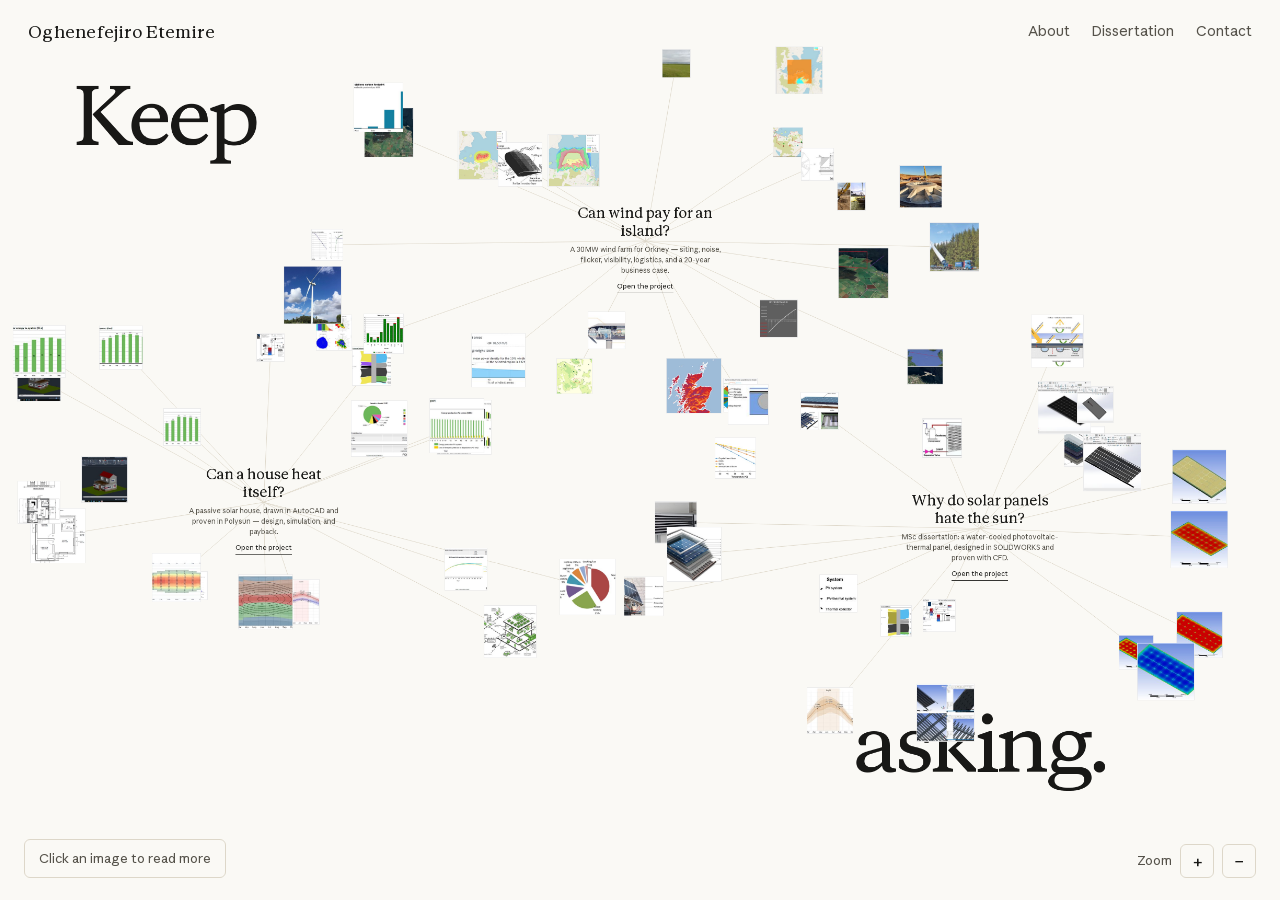
==== index.html @ def80c35 "Match reference flow: no wheel-zoom (buttons/pinch only), click tile opens preview card" ====
<!DOCTYPE html>
<html lang="en">
<head>
<meta charset="utf-8">
<meta name="viewport" content="width=device-width, initial-scale=1">
<title>Oghenefejiro Etemire — Renewable Energy Engineer</title>
<meta name="description" content="Every energy project starts as a question. Three questions, three answers: a passive solar house, a 30 MW wind farm, and a photovoltaic-thermal system designed, simulated, and costed end to end.">
<link rel="stylesheet" href="css/main.css">
<link rel="icon" href="data:image/svg+xml,<svg xmlns='http://www.w3.org/2000/svg' viewBox='0 0 100 100'><text y='0.9em' font-size='90'>&#9788;</text></svg>">
</head>
<body class="no-js">
<script>document.body.classList.remove('no-js')</script>

<header class="top">
  <a class="brand" href="index.html"><strong>Oghenefejiro Etemire</strong></a>
  <nav>
    <a href="about.html">About</a>
    <a href="files/Etems-MSc-Dissertation-PVT-System.docx">Dissertation</a>
    <a href="mailto:etemirefejiro.je@gmail.com">Contact</a>
  </nav>
</header>

<div id="cosmos-wrap" aria-label="Map of projects. Drag to pan, scroll to zoom, click an image to open its project.">
  <div id="cosmos">
    <svg id="wires" aria-hidden="true"></svg>
    <div class="giant" style="left:120px; top:90px;">Keep</div>
    <div class="giant" style="left:1610px; top:1290px;">asking.</div>

    <div class="q-node" id="q-house" style="left:330px; top:830px;">
      <h2><a href="house.html">Can a house heat itself?</a></h2>
      <p>A passive solar house, drawn in AutoCAD and proven in Polysun &mdash; design, simulation, and payback.</p>
      <a class="go" href="house.html">Open the project</a>
    </div>

    <div class="q-node" id="q-wind" style="left:1060px; top:330px;">
      <h2><a href="wind.html">Can wind pay for an island?</a></h2>
      <p>A 30&thinsp;MW wind farm for Orkney &mdash; siting, noise, flicker, visibility, logistics, and a 20-year business case.</p>
      <a class="go" href="wind.html">Open the project</a>
    </div>

    <div class="q-node" id="q-pvt" style="left:1700px; top:880px;">
      <h2><a href="pvt.html">Why do solar panels hate the sun?</a></h2>
      <p>MSc dissertation: a water-cooled photovoltaic-thermal panel, designed in SOLIDWORKS and proven with CFD.</p>
      <a class="go" href="pvt.html">Open the project</a>
    </div>
  </div>
</div>

<div class="hud hint">Click an image to read more</div>

<div id="card-backdrop"></div>
<aside id="preview-card" hidden aria-modal="true" role="dialog" aria-label="Project preview">
  <button class="pc-close" aria-label="Close preview">&times;</button>
  <img class="pc-img" src="" alt="">
  <p class="pc-kicker"></p>
  <h3 class="pc-title"></h3>
  <p class="pc-blurb"></p>
  <a class="pc-go" href="#">Open the project &rarr;</a>
</aside>
<div class="hud zoom">
  <span>Zoom</span>
  <button id="z-in" aria-label="Zoom in">+</button>
  <button id="z-out" aria-label="Zoom out">&minus;</button>
</div>

<main id="mobile-home">
  <p class="lede">Every energy project starts as a question.</p>

  <a class="m-q" href="house.html">
    <h2>Can a house heat itself?</h2>
    <p>Passive solar house &mdash; AutoCAD design, Polysun proof.</p>
    <div class="strip">
      <img src="assets/img/house/thumbs/image13.jpg" alt="" loading="lazy">
      <img src="assets/img/house/thumbs/image10.jpg" alt="" loading="lazy">
      <img src="assets/img/house/thumbs/image28.jpg" alt="" loading="lazy">
      <img src="assets/img/house/thumbs/image42.jpg" alt="" loading="lazy">
    </div>
  </a>

  <a class="m-q" href="wind.html">
    <h2>Can wind pay for an island?</h2>
    <p>30&thinsp;MW Orkney wind farm &mdash; WindPRO analysis to bankable case.</p>
    <div class="strip">
      <img src="assets/img/wind/thumbs/image12.jpg" alt="" loading="lazy">
      <img src="assets/img/wind/thumbs/image22.jpg" alt="" loading="lazy">
      <img src="assets/img/wind/thumbs/image42.jpg" alt="" loading="lazy">
      <img src="assets/img/wind/thumbs/image38.jpg" alt="" loading="lazy">
    </div>
  </a>

  <a class="m-q" href="pvt.html">
    <h2>Why do solar panels hate the sun?</h2>
    <p>MSc dissertation &mdash; a water-cooled PVT panel proven with CFD.</p>
    <div class="strip">
      <img src="assets/img/pvt/thumbs/image30.jpg" alt="" loading="lazy">
      <img src="assets/img/pvt/thumbs/image37.jpg" alt="" loading="lazy">
      <img src="assets/img/pvt/thumbs/image43.jpg" alt="" loading="lazy">
      <img src="assets/img/pvt/thumbs/image62.jpg" alt="" loading="lazy">
    </div>
  </a>
</main>

<script src="vendor/gsap.min.js"></script>
<script src="js/constellation.js"></script>
</body>
</html>
---- css/main.css ----
/* ============ Etems — design system ============ */

@font-face {
  font-family: "Etems Display";
  src: url("../assets/fonts/AnthropicSerif_Roman_Web-s.p.0974051x8mlf0.woff2") format("woff2");
  font-weight: 400; font-style: normal; font-display: swap;
}
@font-face {
  font-family: "Etems Display";
  src: url("../assets/fonts/AnthropicSerif_Italic_Web-s.p.0gh_wrgthn62t.woff2") format("woff2");
  font-weight: 400; font-style: italic; font-display: swap;
}
@font-face {
  font-family: "Etems Sans";
  src: url("../assets/fonts/AnthropicSans_Roman_Web-s.p.0g0iw7wqvowb5.woff2") format("woff2");
  font-weight: 400; font-style: normal; font-display: swap;
}
@font-face {
  font-family: "Etems Text";
  src: url("../assets/fonts/TiemposText_Regular-s.p.0w24c-~q~094g.woff2") format("woff2");
  font-weight: 400; font-style: normal; font-display: swap;
}

:root {
  --paper: #faf9f5;
  --paper-deep: #f0ede4;
  --ink: #181816;
  --ink-soft: #55524a;
  --ink-faint: #8a857a;
  --hair: #ddd7c9;
  --house: #a56a2f;
  --wind: #33658a;
  --pvt: #bc4b26;
  --serif: "Etems Display", "Fraunces", Georgia, serif;
  --text: "Etems Text", "Source Serif 4", Georgia, serif;
  --sans: "Etems Sans", "Inter", -apple-system, "Segoe UI", sans-serif;
}

* { margin: 0; padding: 0; box-sizing: border-box; }
html { scroll-behavior: smooth; }
body {
  background: var(--paper);
  color: var(--ink);
  font-family: var(--text);
  font-size: 17px;
  line-height: 1.65;
  -webkit-font-smoothing: antialiased;
}
img { max-width: 100%; display: block; }
a { color: inherit; }

::selection { background: #e8dfc8; }

/* ---------- header ---------- */
.top {
  position: fixed; inset: 0 0 auto 0; z-index: 100;
  display: flex; justify-content: space-between; align-items: center;
  padding: 18px 28px;
  font-family: var(--sans); font-size: 14px;
  pointer-events: none;
}
.top > * { pointer-events: auto; }
.top .brand { text-decoration: none; letter-spacing: 0.02em; }
.top .brand strong { font-family: var(--serif); font-size: 17px; font-weight: 400; }
.top nav { display: flex; gap: 22px; }
.top nav a { text-decoration: none; color: var(--ink-soft); transition: color .2s; }
.top nav a:hover { color: var(--ink); }
.top.on-paper { background: linear-gradient(var(--paper) 65%, transparent); }

/* ---------- constellation (home) ---------- */
#cosmos-wrap {
  position: fixed; inset: 0; overflow: hidden;
  cursor: grab; touch-action: none;
}
#cosmos-wrap.dragging { cursor: grabbing; }
#cosmos { position: absolute; transform-origin: 0 0; will-change: transform; }
#wires { position: absolute; inset: 0; overflow: visible; pointer-events: none; }
#wires line { stroke: var(--hair); stroke-width: 1; }

.giant {
  position: absolute; font-family: var(--serif); font-weight: 400;
  font-size: 150px; line-height: 0.95; letter-spacing: -0.01em;
  pointer-events: none; user-select: none;
}

.q-node { position: absolute; width: 300px; text-align: center; }
.q-node h2 { font-family: var(--serif); font-weight: 400; font-size: 27px; line-height: 1.25; margin-bottom: 8px; }
.q-node h2 a { text-decoration: none; }
.q-node h2 a:hover { font-style: italic; }
.q-node p { font-family: var(--sans); font-size: 13.5px; color: var(--ink-soft); line-height: 1.5; }
.q-node .go {
  display: inline-block; margin-top: 10px; font-family: var(--sans); font-size: 13px;
  text-decoration: none; border-bottom: 1px solid var(--ink); padding-bottom: 1px;
}
.q-node .go:hover { border-color: transparent; }

.tile {
  position: absolute; display: block; overflow: hidden;
  background: #fff; border: 1px solid rgba(0,0,0,.08);
  transition: transform .25s ease, box-shadow .25s ease;
}
.tile img { width: 100%; height: 100%; object-fit: cover; }
.tile:hover { transform: scale(1.5); box-shadow: 0 6px 24px rgba(20,20,15,.18); z-index: 60; }
.tile:focus-visible { outline: 2px solid var(--ink); outline-offset: 2px; }

.hud {
  position: fixed; z-index: 90; font-family: var(--sans); font-size: 13px;
  color: var(--ink-soft); user-select: none;
}
.hud.hint { left: 24px; bottom: 22px; background: var(--paper); border: 1px solid var(--hair); padding: 8px 14px; border-radius: 6px; }
.hud.zoom { right: 24px; bottom: 22px; display: flex; gap: 8px; align-items: center; }
.hud.zoom button {
  width: 34px; height: 34px; font-size: 17px; cursor: pointer;
  background: var(--paper); border: 1px solid var(--hair); border-radius: 6px;
  color: var(--ink); font-family: var(--sans);
}
.hud.zoom button:hover { background: var(--paper-deep); }

/* preview card (click a tile) */
#card-backdrop {
  display: none; position: fixed; inset: 0; z-index: 180;
  background: rgba(250, 249, 245, 0.72);
}
body.card-open #card-backdrop { display: block; }
body.card-open .tile, body.card-open .giant, body.card-open .q-node, body.card-open #wires { opacity: 0.25; }
.tile, .giant, .q-node, #wires { transition: opacity .3s ease; }

#preview-card {
  position: fixed; z-index: 200; left: 50%; top: 50%;
  transform: translate(-50%, -50%);
  width: min(420px, calc(100vw - 40px));
  background: #fff; border: 1px solid var(--hair);
  box-shadow: 0 18px 60px rgba(20, 20, 15, 0.18);
  padding: 18px 18px 22px;
}
#preview-card .pc-img { width: 100%; max-height: 300px; object-fit: cover; border: 1px solid rgba(0,0,0,.06); }
#preview-card .pc-kicker { font-family: var(--sans); font-size: 11.5px; letter-spacing: .12em; text-transform: uppercase; color: var(--ink-faint); margin: 16px 0 6px; }
#preview-card .pc-title { font-family: var(--serif); font-weight: 400; font-size: 25px; line-height: 1.2; }
#preview-card .pc-blurb { font-size: 14.5px; color: var(--ink-soft); margin: 8px 0 16px; line-height: 1.55; }
#preview-card .pc-go {
  font-family: var(--sans); font-size: 14px; text-decoration: none;
  border: 1px solid var(--ink); padding: 9px 16px; display: inline-block;
  background: var(--ink); color: var(--paper); border-radius: 4px;
}
#preview-card .pc-go:hover { background: #33322e; }
#preview-card .pc-close {
  position: absolute; top: 10px; right: 10px; z-index: 5;
  width: 30px; height: 30px; border-radius: 50%; cursor: pointer;
  background: var(--paper); border: 1px solid var(--hair);
  font-size: 17px; line-height: 1; color: var(--ink-soft);
}
#preview-card .pc-close:hover { color: var(--ink); }

/* mobile home fallback */
#mobile-home { display: none; }
@media (max-width: 760px) {
  #cosmos-wrap, .hud { display: none; }
  #mobile-home { display: block; padding: 110px 24px 60px; }
  #mobile-home .lede { font-family: var(--serif); font-size: 42px; line-height: 1.1; margin-bottom: 36px; }
  .m-q { display: block; text-decoration: none; border-top: 1px solid var(--hair); padding: 26px 0; }
  .m-q h2 { font-family: var(--serif); font-size: 24px; font-weight: 400; margin-bottom: 6px; }
  .m-q p { font-family: var(--sans); font-size: 14px; color: var(--ink-soft); }
  .m-q .strip { display: flex; gap: 6px; margin-top: 14px; }
  .m-q .strip img { width: 56px; height: 56px; object-fit: cover; border: 1px solid rgba(0,0,0,.08); }
}

/* ---------- case pages ---------- */
.case { max-width: 1060px; margin: 0 auto; padding: 0 28px; }

.case-hero { min-height: 88vh; display: flex; flex-direction: column; justify-content: center; padding-top: 90px; }
.kicker {
  font-family: var(--sans); font-size: 13px; letter-spacing: 0.14em; text-transform: uppercase;
  color: var(--accent, var(--ink-soft)); margin-bottom: 22px;
}
.case-hero h1 {
  font-family: var(--serif); font-weight: 400;
  font-size: clamp(44px, 7.2vw, 92px); line-height: 1.02; letter-spacing: -0.015em;
  max-width: 15ch;
}
.standfirst { max-width: 62ch; margin-top: 30px; font-size: 20px; line-height: 1.6; color: var(--ink-soft); }
.meta-row {
  display: flex; flex-wrap: wrap; gap: 34px; margin-top: 44px;
  font-family: var(--sans); font-size: 13.5px;
}
.meta-row div span { display: block; color: var(--ink-faint); font-size: 12px; margin-bottom: 3px; }
.scroll-cue { margin-top: 60px; font-family: var(--sans); font-size: 13px; color: var(--ink-faint); }

.chapter { padding: 90px 0 30px; }
.chapter > h2 { font-family: var(--serif); font-weight: 400; font-size: clamp(28px, 3.6vw, 44px); max-width: 20ch; line-height: 1.15; margin-bottom: 18px; }
.chapter > .body { max-width: 66ch; color: var(--ink-soft); }
.chapter > .body + .body { margin-top: 14px; }
.chapter .note { font-family: var(--sans); font-size: 13px; color: var(--ink-faint); margin-top: 10px; }

.figure { margin: 46px 0; }
.figure img { width: 100%; border: 1px solid rgba(0,0,0,.07); background: #fff; }
.figure figcaption { font-family: var(--sans); font-size: 13px; color: var(--ink-faint); margin-top: 10px; }
.fig-pair { display: grid; grid-template-columns: 1fr 1fr; gap: 18px; margin: 46px 0; }
.fig-pair figure { margin: 0; }
.fig-pair img { width: 100%; border: 1px solid rgba(0,0,0,.07); background: #fff; }
.fig-pair figcaption { font-family: var(--sans); font-size: 13px; color: var(--ink-faint); margin-top: 10px; }
@media (max-width: 700px) { .fig-pair { grid-template-columns: 1fr; } }

.stats { display: grid; grid-template-columns: repeat(auto-fit, minmax(190px, 1fr)); gap: 1px; background: var(--hair); border: 1px solid var(--hair); margin: 60px 0; }
.stat { background: var(--paper); padding: 26px 22px; }
.stat b { display: block; font-family: var(--serif); font-weight: 400; font-size: clamp(30px, 3.4vw, 44px); line-height: 1.05; }
.stat span { font-family: var(--sans); font-size: 13px; color: var(--ink-soft); display: block; margin-top: 8px; line-height: 1.45; }

.gallery { display: grid; grid-template-columns: repeat(auto-fill, minmax(150px, 1fr)); gap: 10px; margin: 40px 0; }
.gallery a { display: block; aspect-ratio: 4/3; overflow: hidden; background: #fff; border: 1px solid rgba(0,0,0,.07); }
.gallery img { width: 100%; height: 100%; object-fit: cover; transition: transform .3s; }
.gallery a:hover img { transform: scale(1.07); }

.downloads { margin: 60px 0 0; border-top: 1px solid var(--hair); }
.downloads h3 { font-family: var(--serif); font-weight: 400; font-size: 24px; padding: 28px 0 6px; }
.downloads p.sub { font-family: var(--sans); font-size: 13.5px; color: var(--ink-faint); margin-bottom: 18px; }
.dl-row {
  display: flex; justify-content: space-between; align-items: baseline; gap: 18px;
  padding: 13px 2px; border-top: 1px solid var(--paper-deep);
  font-family: var(--sans); font-size: 14.5px; text-decoration: none;
}
.dl-row:hover { background: #f4f1e8; }
.dl-row .kind { color: var(--ink-faint); font-size: 12.5px; white-space: nowrap; }

.next-q { margin: 90px 0 0; border-top: 1px solid var(--hair); padding: 54px 0 80px; }
.next-q .lbl { font-family: var(--sans); font-size: 13px; letter-spacing: .14em; text-transform: uppercase; color: var(--ink-faint); margin-bottom: 12px; }
.next-q a { font-family: var(--serif); font-size: clamp(26px, 3.4vw, 40px); line-height: 1.15; text-decoration: none; }
.next-q a:hover { font-style: italic; }

/* wind map */
#map-section { margin: 50px 0; }
#windmap { height: 560px; border: 1px solid var(--hair); background: #e8e6df; }
.map-controls { display: flex; flex-wrap: wrap; gap: 8px; margin: 14px 0 8px; font-family: var(--sans); font-size: 13.5px; }
.map-controls button {
  padding: 8px 14px; cursor: pointer; border-radius: 20px;
  background: var(--paper); border: 1px solid var(--hair); font-family: var(--sans); font-size: 13px; color: var(--ink-soft);
}
.map-controls button.active { background: var(--ink); color: var(--paper); border-color: var(--ink); }
#map-legend { margin-top: 10px; min-height: 20px; }
#map-legend img { max-height: 150px; border: 1px solid var(--hair); background: #fff; }
#map-legend .cap { font-family: var(--sans); font-size: 12.5px; color: var(--ink-faint); margin-top: 6px; }
.leaflet-container { font-family: var(--sans); }
.wtg-dot {
  background: #fff; border: 2px solid var(--wind); border-radius: 50%;
  box-shadow: 0 1px 4px rgba(0,0,0,.35);
}

/* about */
.about { max-width: 780px; margin: 0 auto; padding: 130px 28px 90px; }
.about h1 { font-family: var(--serif); font-weight: 400; font-size: clamp(40px, 6vw, 64px); line-height: 1.05; margin-bottom: 28px; }
.about .lede { font-size: 19px; color: var(--ink-soft); max-width: 60ch; }
.about h2 { font-family: var(--serif); font-weight: 400; font-size: 26px; margin: 54px 0 8px; }
.xp { border-top: 1px solid var(--hair); padding: 20px 0; }
.xp .when { font-family: var(--sans); font-size: 12.5px; color: var(--ink-faint); letter-spacing: .06em; }
.xp h3 { font-family: var(--serif); font-weight: 400; font-size: 20px; margin: 4px 0 2px; }
.xp .org { font-family: var(--sans); font-size: 14px; color: var(--ink-soft); margin-bottom: 8px; }
.xp p { font-size: 15.5px; color: var(--ink-soft); max-width: 68ch; }
.pill-row { display: flex; flex-wrap: wrap; gap: 8px; margin-top: 14px; }
.pill { font-family: var(--sans); font-size: 13px; border: 1px solid var(--hair); border-radius: 20px; padding: 6px 14px; color: var(--ink-soft); }
.contact-block { margin-top: 20px; font-family: var(--sans); font-size: 15px; }
.contact-block a { color: var(--ink); }

/* footer */
.site-foot {
  border-top: 1px solid var(--hair); margin-top: 40px;
  padding: 26px 28px 34px; display: flex; justify-content: space-between; flex-wrap: wrap; gap: 12px;
  font-family: var(--sans); font-size: 13px; color: var(--ink-faint);
}
.site-foot a { color: var(--ink-soft); }

/* reveal animation base state (GSAP takes over) */
.will-reveal { opacity: 0; transform: translateY(28px); }
.no-js .will-reveal { opacity: 1; transform: none; }
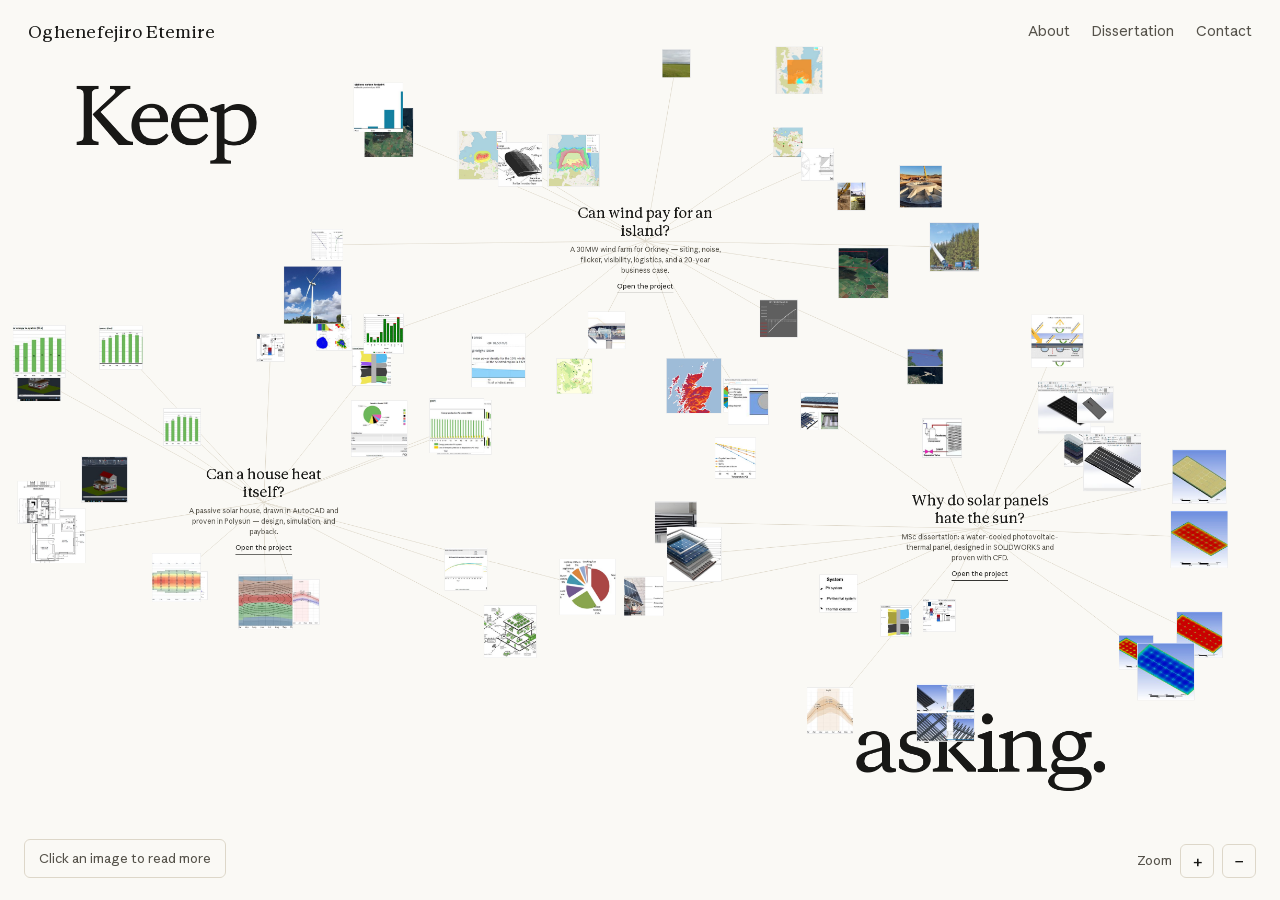
==== commit bff11a48: "Fix entrance animation conflict, add idle float, center preview card - Remove CSS opacity transition" ====
--- a/index.html
+++ b/index.html
@@ -51,7 +51,7 @@
 <div id="card-backdrop"></div>
 <aside id="preview-card" hidden aria-modal="true" role="dialog" aria-label="Project preview">
   <button class="pc-close" aria-label="Close preview">&times;</button>
-  <img class="pc-img" src="" alt="">
+  <img class="pc-img" alt="">
   <p class="pc-kicker"></p>
   <h3 class="pc-title"></h3>
   <p class="pc-blurb"></p>
--- a/css/main.css
+++ b/css/main.css
@@ -97,10 +97,19 @@
 .tile {
   position: absolute; display: block; overflow: hidden;
   background: #fff; border: 1px solid rgba(0,0,0,.08);
-  transition: transform .25s ease, box-shadow .25s ease;
-}
-.tile img { width: 100%; height: 100%; object-fit: cover; }
-.tile:hover { transform: scale(1.5); box-shadow: 0 6px 24px rgba(20,20,15,.18); z-index: 60; }
+  animation: tile-float 6s ease-in-out infinite alternate;
+  transition: box-shadow .25s ease;
+}
+@keyframes tile-float {
+  from { transform: translate(3px, -6px); }
+  to   { transform: translate(-3px, 6px); }
+}
+.tile img {
+  width: 100%; height: 100%; object-fit: cover;
+  transition: transform .25s ease;
+}
+.tile:hover { box-shadow: 0 6px 24px rgba(20,20,15,.18); z-index: 60; }
+.tile:hover img { transform: scale(1.35); }
 .tile:focus-visible { outline: 2px solid var(--ink); outline-offset: 2px; }
 
 .hud {
@@ -119,15 +128,13 @@
 /* preview card (click a tile) */
 #card-backdrop {
   display: none; position: fixed; inset: 0; z-index: 180;
-  background: rgba(250, 249, 245, 0.72);
+  background: rgba(250, 249, 245, 0.82);
 }
 body.card-open #card-backdrop { display: block; }
-body.card-open .tile, body.card-open .giant, body.card-open .q-node, body.card-open #wires { opacity: 0.25; }
-.tile, .giant, .q-node, #wires { transition: opacity .3s ease; }
 
 #preview-card {
   position: fixed; z-index: 200; left: 50%; top: 50%;
-  transform: translate(-50%, -50%);
+  translate: -50% -50%;
   width: min(420px, calc(100vw - 40px));
   background: #fff; border: 1px solid var(--hair);
   box-shadow: 0 18px 60px rgba(20, 20, 15, 0.18);
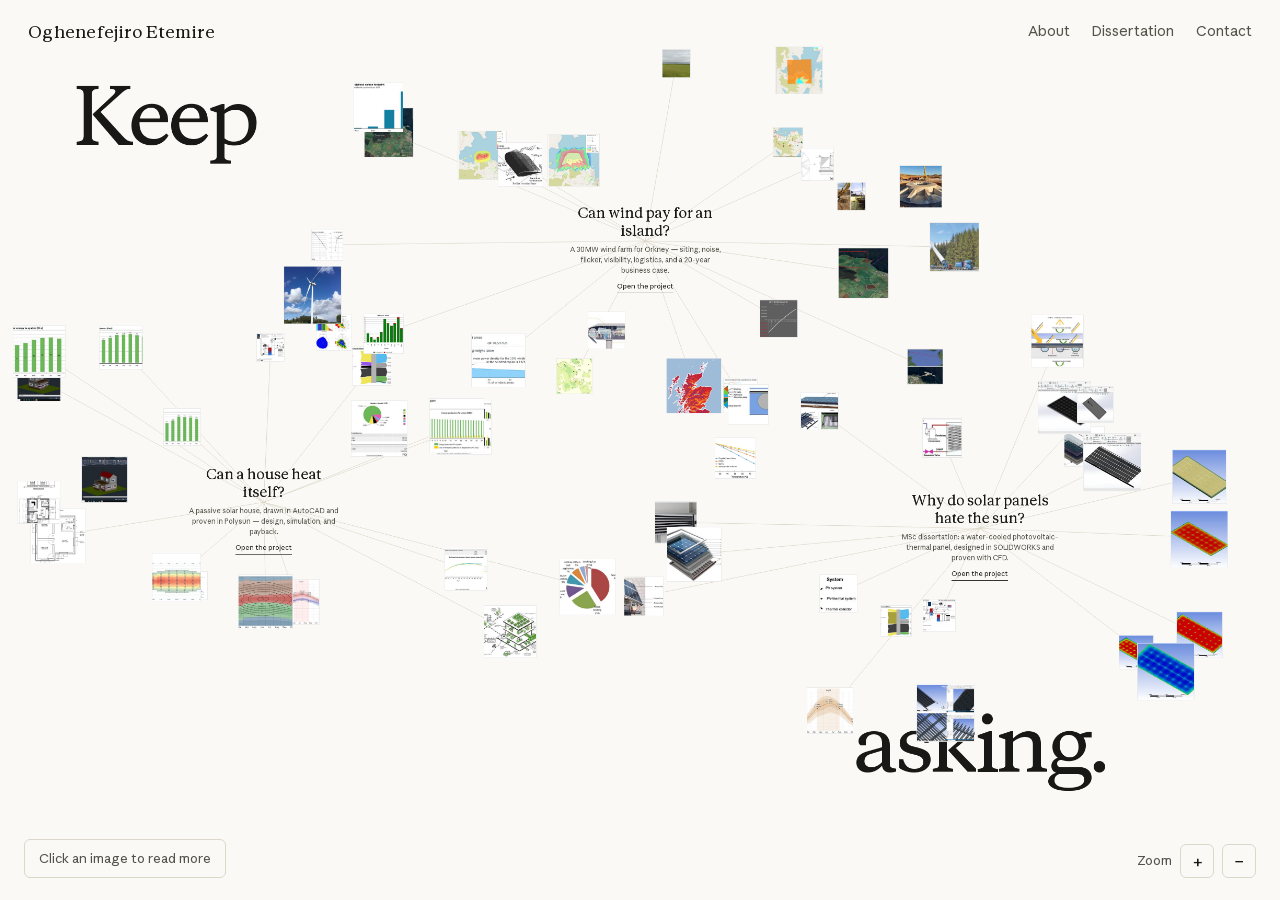
==== commit 4dbafa9c: "Animate card open/close: backdrop fade, rise-and-settle entrance, soft exit" ====
--- a/index.html
+++ b/index.html
@@ -49,7 +49,7 @@
 <div class="hud hint">Click an image to read more</div>
 
 <div id="card-backdrop"></div>
-<aside id="preview-card" hidden aria-modal="true" role="dialog" aria-label="Project preview">
+<aside id="preview-card" aria-modal="true" role="dialog" aria-label="Project preview">
   <button class="pc-close" aria-label="Close preview">&times;</button>
   <img class="pc-img" alt="">
   <p class="pc-kicker"></p>
--- a/css/main.css
+++ b/css/main.css
@@ -127,15 +127,37 @@
 
 /* preview card (click a tile) */
 #card-backdrop {
-  display: none; position: fixed; inset: 0; z-index: 180;
+  position: fixed; inset: 0; z-index: 180;
   background: rgba(250, 249, 245, 0.82);
-}
-body.card-open #card-backdrop { display: block; }
-
+  opacity: 0; visibility: hidden; pointer-events: none;
+  transition: opacity .38s ease, visibility 0s linear .38s;
+}
+body.card-open #card-backdrop {
+  opacity: 1; visibility: visible; pointer-events: auto;
+  transition: opacity .38s ease;
+}
+
+#preview-card {
+  opacity: 0; visibility: hidden; pointer-events: none;
+  transform: scale(0.9) translateY(26px);
+  transition:
+    opacity .26s ease,
+    transform .3s cubic-bezier(.4, 0, .7, .4),
+    visibility 0s linear .3s;
+}
+#preview-card.open {
+  opacity: 1; visibility: visible; pointer-events: auto;
+  transform: scale(1) translateY(0);
+  transition:
+    opacity .3s ease,
+    transform .5s cubic-bezier(.3, 1.35, .45, 1);
+}
 #preview-card {
   position: fixed; z-index: 200; left: 50%; top: 50%;
   translate: -50% -50%;
   width: min(420px, calc(100vw - 40px));
+}
+#preview-card {
   background: #fff; border: 1px solid var(--hair);
   box-shadow: 0 18px 60px rgba(20, 20, 15, 0.18);
   padding: 18px 18px 22px;
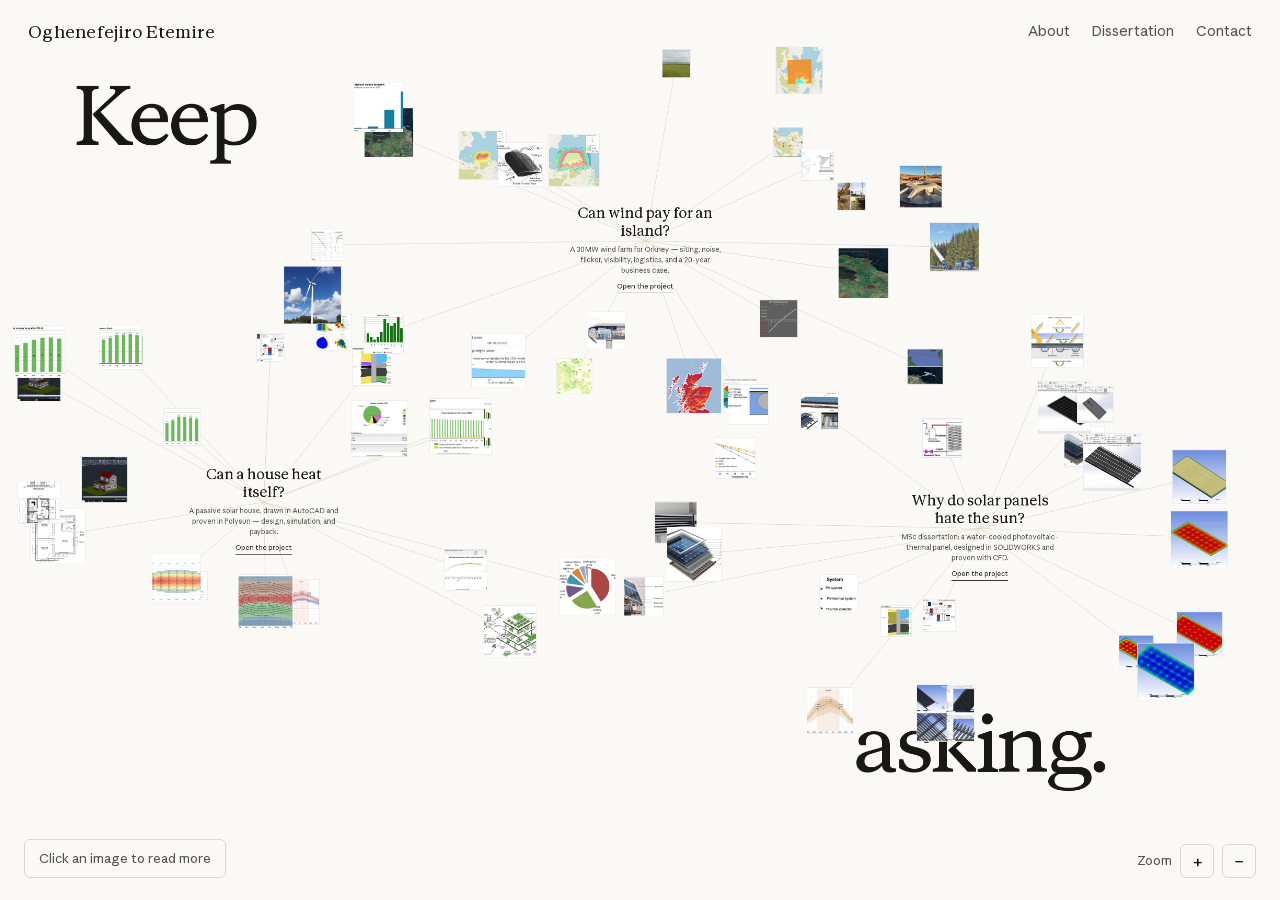
==== commit e0db6a60: "Add serif question-mark favicon (SVG + PNG fallbacks) across all pages" ====
--- a/index.html
+++ b/index.html
@@ -6,7 +6,9 @@
 <title>Oghenefejiro Etemire — Renewable Energy Engineer</title>
 <meta name="description" content="Every energy project starts as a question. Three questions, three answers: a passive solar house, a 30 MW wind farm, and a photovoltaic-thermal system designed, simulated, and costed end to end.">
 <link rel="stylesheet" href="css/main.css">
-<link rel="icon" href="data:image/svg+xml,<svg xmlns='http://www.w3.org/2000/svg' viewBox='0 0 100 100'><text y='0.9em' font-size='90'>&#9788;</text></svg>">
+<link rel="icon" href="assets/img/favicon.svg" type="image/svg+xml">
+<link rel="icon" href="assets/img/favicon-32.png" sizes="32x32" type="image/png">
+<link rel="apple-touch-icon" href="assets/img/apple-touch-icon.png">
 </head>
 <body class="no-js">
 <script>document.body.classList.remove('no-js')</script>
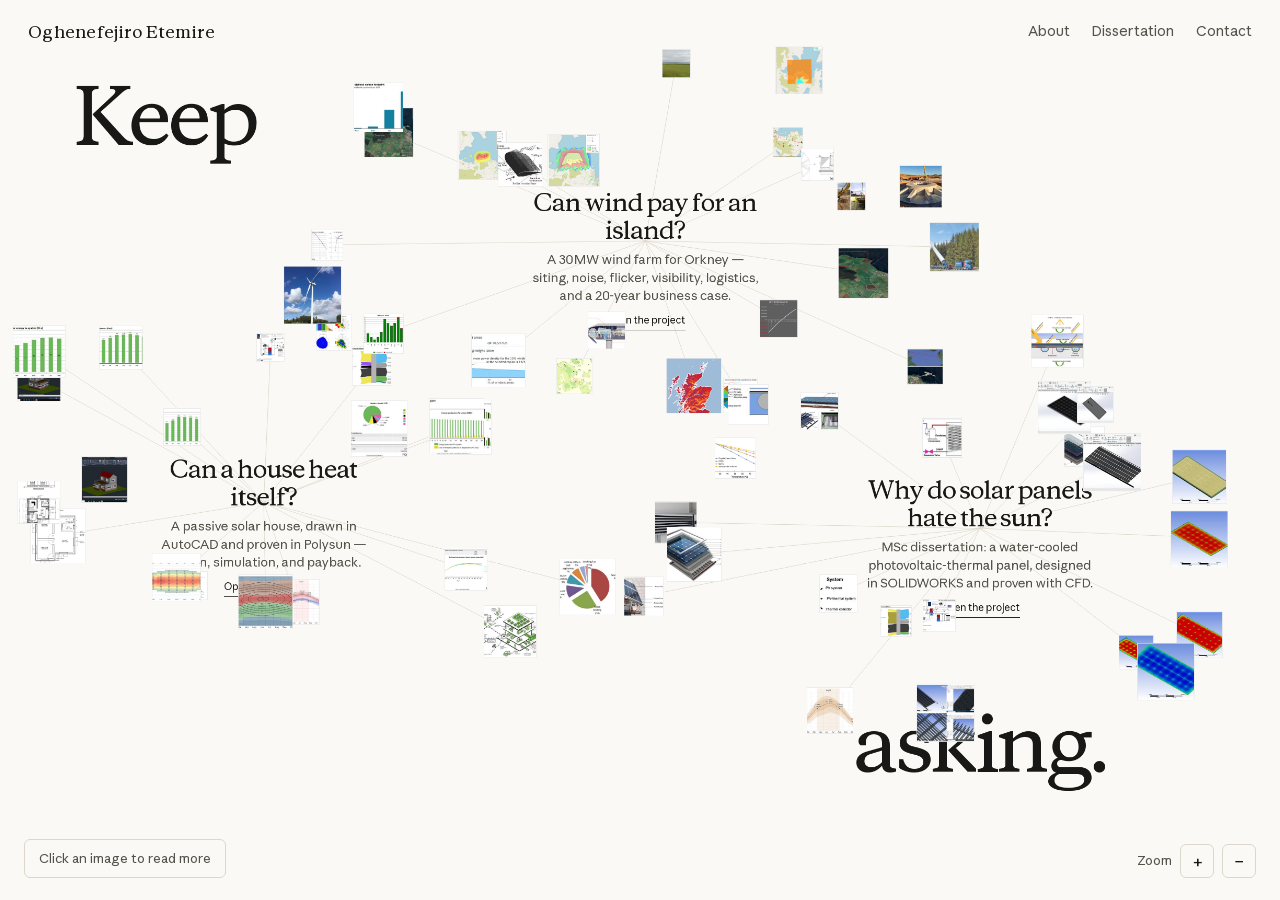
==== commit 78811d4d: "OG card with portrait, full social meta on all pages, larger question titles and descriptions" ====
--- a/index.html
+++ b/index.html
@@ -5,6 +5,21 @@
 <meta name="viewport" content="width=device-width, initial-scale=1">
 <title>Oghenefejiro Etemire — Renewable Energy Engineer</title>
 <meta name="description" content="Every energy project starts as a question. Three questions, three answers: a passive solar house, a 30 MW wind farm, and a photovoltaic-thermal system designed, simulated, and costed end to end.">
+<meta name="author" content="Oghenefejiro Jeshurun Editor Etemire">
+<meta name="theme-color" content="#faf9f5">
+<meta property="og:type" content="website">
+<meta property="og:site_name" content="Oghenefejiro Etemire — Keep asking.">
+<meta property="og:url" content="https://e-e-ewoma-zino.github.io/engineer-portfolio/">
+<meta property="og:title" content="Oghenefejiro Etemire — Renewable Energy Engineer">
+<meta property="og:description" content="Every energy project starts as a question. A passive solar house, a 30 MW wind farm, and a water-cooled PVT panel — designed, simulated, and costed end to end.">
+<meta property="og:image" content="https://e-e-ewoma-zino.github.io/engineer-portfolio/assets/img/og.jpg">
+<meta property="og:image:width" content="1200">
+<meta property="og:image:height" content="630">
+<meta property="og:image:alt" content="Portrait of Oghenefejiro Etemire beside the words Keep asking — Renewable Energy Engineer">
+<meta name="twitter:card" content="summary_large_image">
+<meta name="twitter:title" content="Oghenefejiro Etemire — Renewable Energy Engineer">
+<meta name="twitter:description" content="Every energy project starts as a question. Solar, wind, and PVT — from sketch to bankable numbers.">
+<meta name="twitter:image" content="https://e-e-ewoma-zino.github.io/engineer-portfolio/assets/img/og.jpg">
 <link rel="stylesheet" href="css/main.css">
 <link rel="icon" href="assets/img/favicon.svg" type="image/svg+xml">
 <link rel="icon" href="assets/img/favicon-32.png" sizes="32x32" type="image/png">
@@ -28,19 +43,19 @@
     <div class="giant" style="left:120px; top:90px;">Keep</div>
     <div class="giant" style="left:1610px; top:1290px;">asking.</div>
 
-    <div class="q-node" id="q-house" style="left:330px; top:830px;">
+    <div class="q-node" id="q-house" style="left:260px; top:810px;">
       <h2><a href="house.html">Can a house heat itself?</a></h2>
       <p>A passive solar house, drawn in AutoCAD and proven in Polysun &mdash; design, simulation, and payback.</p>
       <a class="go" href="house.html">Open the project</a>
     </div>
 
-    <div class="q-node" id="q-wind" style="left:1060px; top:330px;">
+    <div class="q-node" id="q-wind" style="left:990px; top:300px;">
       <h2><a href="wind.html">Can wind pay for an island?</a></h2>
       <p>A 30&thinsp;MW wind farm for Orkney &mdash; siting, noise, flicker, visibility, logistics, and a 20-year business case.</p>
       <a class="go" href="wind.html">Open the project</a>
     </div>
 
-    <div class="q-node" id="q-pvt" style="left:1700px; top:880px;">
+    <div class="q-node" id="q-pvt" style="left:1630px; top:850px;">
       <h2><a href="pvt.html">Why do solar panels hate the sun?</a></h2>
       <p>MSc dissertation: a water-cooled photovoltaic-thermal panel, designed in SOLIDWORKS and proven with CFD.</p>
       <a class="go" href="pvt.html">Open the project</a>
--- a/css/main.css
+++ b/css/main.css
@@ -83,14 +83,14 @@
   pointer-events: none; user-select: none;
 }
 
-.q-node { position: absolute; width: 300px; text-align: center; }
-.q-node h2 { font-family: var(--serif); font-weight: 400; font-size: 27px; line-height: 1.25; margin-bottom: 8px; }
+.q-node { position: absolute; width: 440px; text-align: center; }
+.q-node h2 { font-family: var(--serif); font-weight: 400; font-size: 46px; line-height: 1.15; margin-bottom: 12px; }
 .q-node h2 a { text-decoration: none; }
 .q-node h2 a:hover { font-style: italic; }
-.q-node p { font-family: var(--sans); font-size: 13.5px; color: var(--ink-soft); line-height: 1.5; }
+.q-node p { font-family: var(--sans); font-size: 24px; color: var(--ink-soft); line-height: 1.45; }
 .q-node .go {
-  display: inline-block; margin-top: 10px; font-family: var(--sans); font-size: 13px;
-  text-decoration: none; border-bottom: 1px solid var(--ink); padding-bottom: 1px;
+  display: inline-block; margin-top: 14px; font-family: var(--sans); font-size: 19px;
+  text-decoration: none; border-bottom: 1.5px solid var(--ink); padding-bottom: 2px;
 }
 .q-node .go:hover { border-color: transparent; }
 
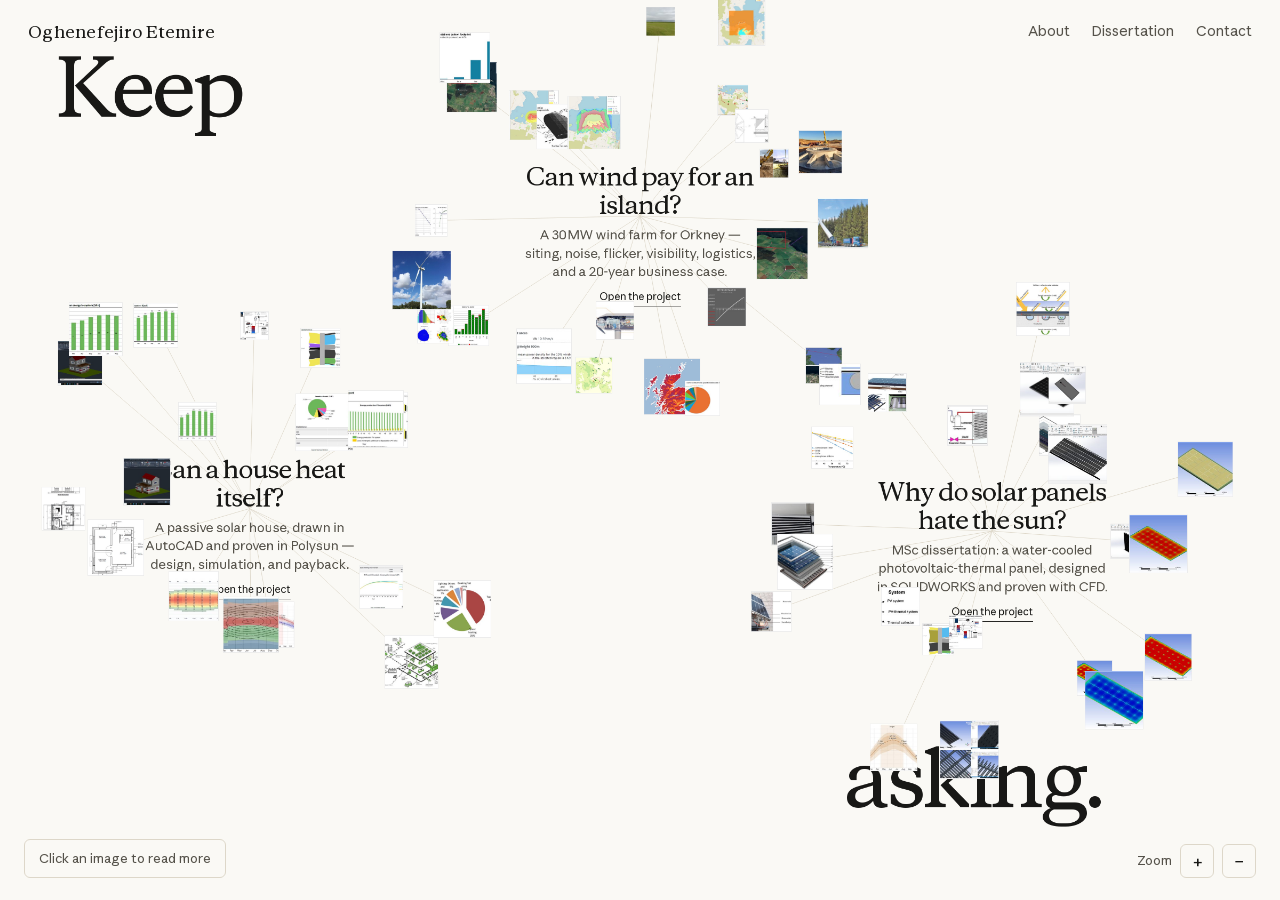
==== commit a691f4f3: "Use relative paths for og:image; drop hardcoded og:url" ====
--- a/index.html
+++ b/index.html
@@ -9,17 +9,16 @@
 <meta name="theme-color" content="#faf9f5">
 <meta property="og:type" content="website">
 <meta property="og:site_name" content="Oghenefejiro Etemire — Keep asking.">
-<meta property="og:url" content="https://e-e-ewoma-zino.github.io/engineer-portfolio/">
 <meta property="og:title" content="Oghenefejiro Etemire — Renewable Energy Engineer">
 <meta property="og:description" content="Every energy project starts as a question. A passive solar house, a 30 MW wind farm, and a water-cooled PVT panel — designed, simulated, and costed end to end.">
-<meta property="og:image" content="https://e-e-ewoma-zino.github.io/engineer-portfolio/assets/img/og.jpg">
+<meta property="og:image" content="assets/img/og.jpg">
 <meta property="og:image:width" content="1200">
 <meta property="og:image:height" content="630">
 <meta property="og:image:alt" content="Portrait of Oghenefejiro Etemire beside the words Keep asking — Renewable Energy Engineer">
 <meta name="twitter:card" content="summary_large_image">
 <meta name="twitter:title" content="Oghenefejiro Etemire — Renewable Energy Engineer">
 <meta name="twitter:description" content="Every energy project starts as a question. Solar, wind, and PVT — from sketch to bankable numbers.">
-<meta name="twitter:image" content="https://e-e-ewoma-zino.github.io/engineer-portfolio/assets/img/og.jpg">
+<meta name="twitter:image" content="assets/img/og.jpg">
 <link rel="stylesheet" href="css/main.css">
 <link rel="icon" href="assets/img/favicon.svg" type="image/svg+xml">
 <link rel="icon" href="assets/img/favicon-32.png" sizes="32x32" type="image/png">
--- a/css/main.css
+++ b/css/main.css
@@ -183,8 +183,13 @@
 /* mobile home fallback */
 #mobile-home { display: none; }
 @media (max-width: 760px) {
-  #cosmos-wrap, .hud { display: none; }
-  #mobile-home { display: block; padding: 110px 24px 60px; }
+  #cosmos-wrap, .hud, .hud.zoom, .hud.hint, #preview-card, #card-backdrop { display: none; }
+  .top { padding: 14px 18px; flex-wrap: wrap; gap: 4px 14px; }
+  .top .brand { white-space: nowrap; }
+  .top .brand strong { font-size: 15px; }
+  .top nav { gap: 14px; font-size: 13px; flex-wrap: wrap; }
+  .top nav a { white-space: nowrap; }
+  #mobile-home { display: block; padding: 120px 24px 60px; }
   #mobile-home .lede { font-family: var(--serif); font-size: 42px; line-height: 1.1; margin-bottom: 36px; }
   .m-q { display: block; text-decoration: none; border-top: 1px solid var(--hair); padding: 26px 0; }
   .m-q h2 { font-family: var(--serif); font-size: 24px; font-weight: 400; margin-bottom: 6px; }
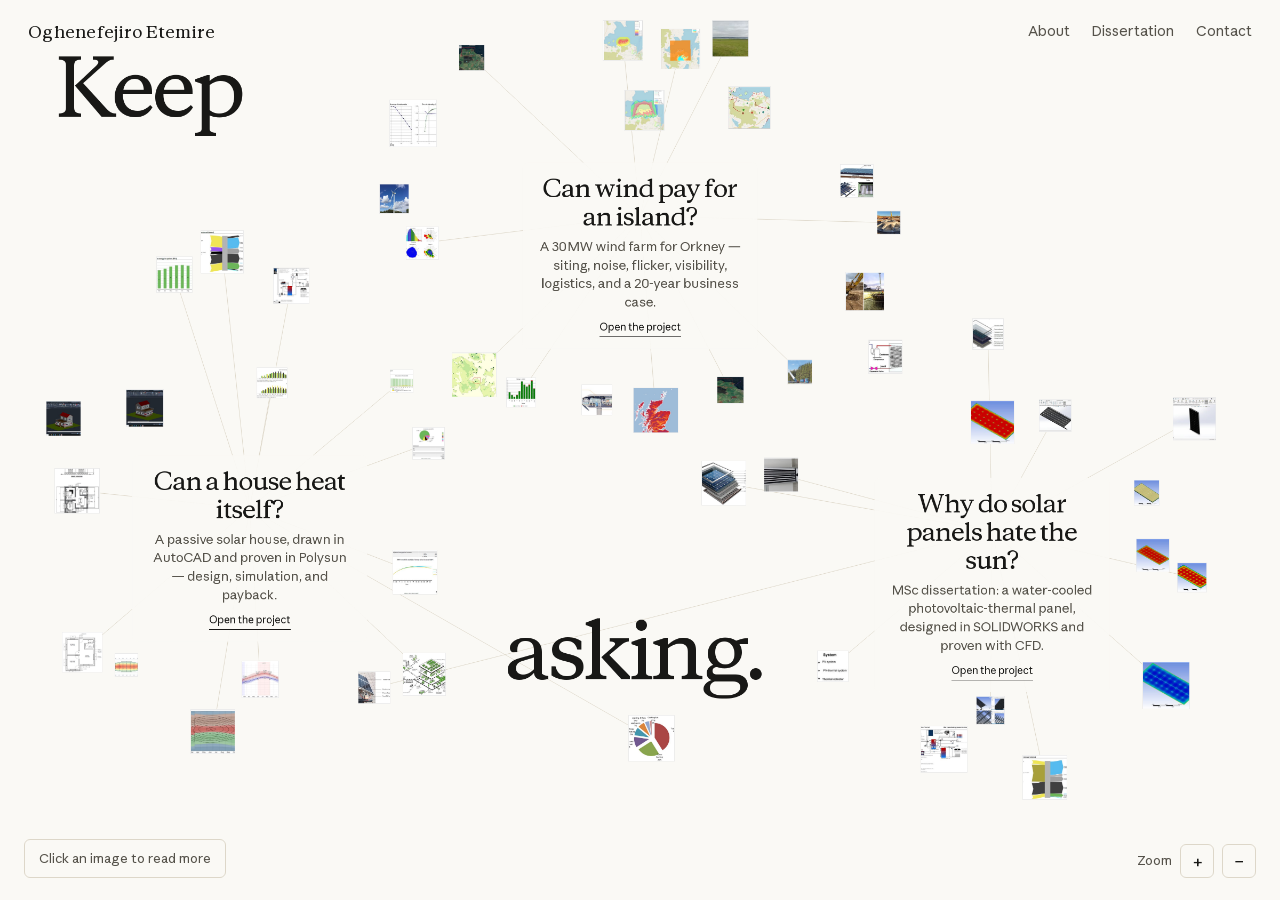
==== commit c788a035: "Point og:image and og:url at the live Vercel domain" ====
--- a/index.html
+++ b/index.html
@@ -9,16 +9,17 @@
 <meta name="theme-color" content="#faf9f5">
 <meta property="og:type" content="website">
 <meta property="og:site_name" content="Oghenefejiro Etemire — Keep asking.">
+<meta property="og:url" content="https://engineer-portfolio-gold.vercel.app/">
 <meta property="og:title" content="Oghenefejiro Etemire — Renewable Energy Engineer">
 <meta property="og:description" content="Every energy project starts as a question. A passive solar house, a 30 MW wind farm, and a water-cooled PVT panel — designed, simulated, and costed end to end.">
-<meta property="og:image" content="assets/img/og.jpg">
+<meta property="og:image" content="https://engineer-portfolio-gold.vercel.app/assets/img/og.jpg">
 <meta property="og:image:width" content="1200">
 <meta property="og:image:height" content="630">
 <meta property="og:image:alt" content="Portrait of Oghenefejiro Etemire beside the words Keep asking — Renewable Energy Engineer">
 <meta name="twitter:card" content="summary_large_image">
 <meta name="twitter:title" content="Oghenefejiro Etemire — Renewable Energy Engineer">
 <meta name="twitter:description" content="Every energy project starts as a question. Solar, wind, and PVT — from sketch to bankable numbers.">
-<meta name="twitter:image" content="assets/img/og.jpg">
+<meta name="twitter:image" content="https://engineer-portfolio-gold.vercel.app/assets/img/og.jpg">
 <link rel="stylesheet" href="css/main.css">
 <link rel="icon" href="assets/img/favicon.svg" type="image/svg+xml">
 <link rel="icon" href="assets/img/favicon-32.png" sizes="32x32" type="image/png">
--- a/css/main.css
+++ b/css/main.css
@@ -83,7 +83,11 @@
   pointer-events: none; user-select: none;
 }
 
-.q-node { position: absolute; width: 440px; text-align: center; }
+.q-node {
+  position: absolute; width: 440px; text-align: center; z-index: 40;
+  background: rgba(250, 249, 245, 0.94); border-radius: 10px;
+  padding: 22px 26px; box-sizing: border-box;
+}
 .q-node h2 { font-family: var(--serif); font-weight: 400; font-size: 46px; line-height: 1.15; margin-bottom: 12px; }
 .q-node h2 a { text-decoration: none; }
 .q-node h2 a:hover { font-style: italic; }
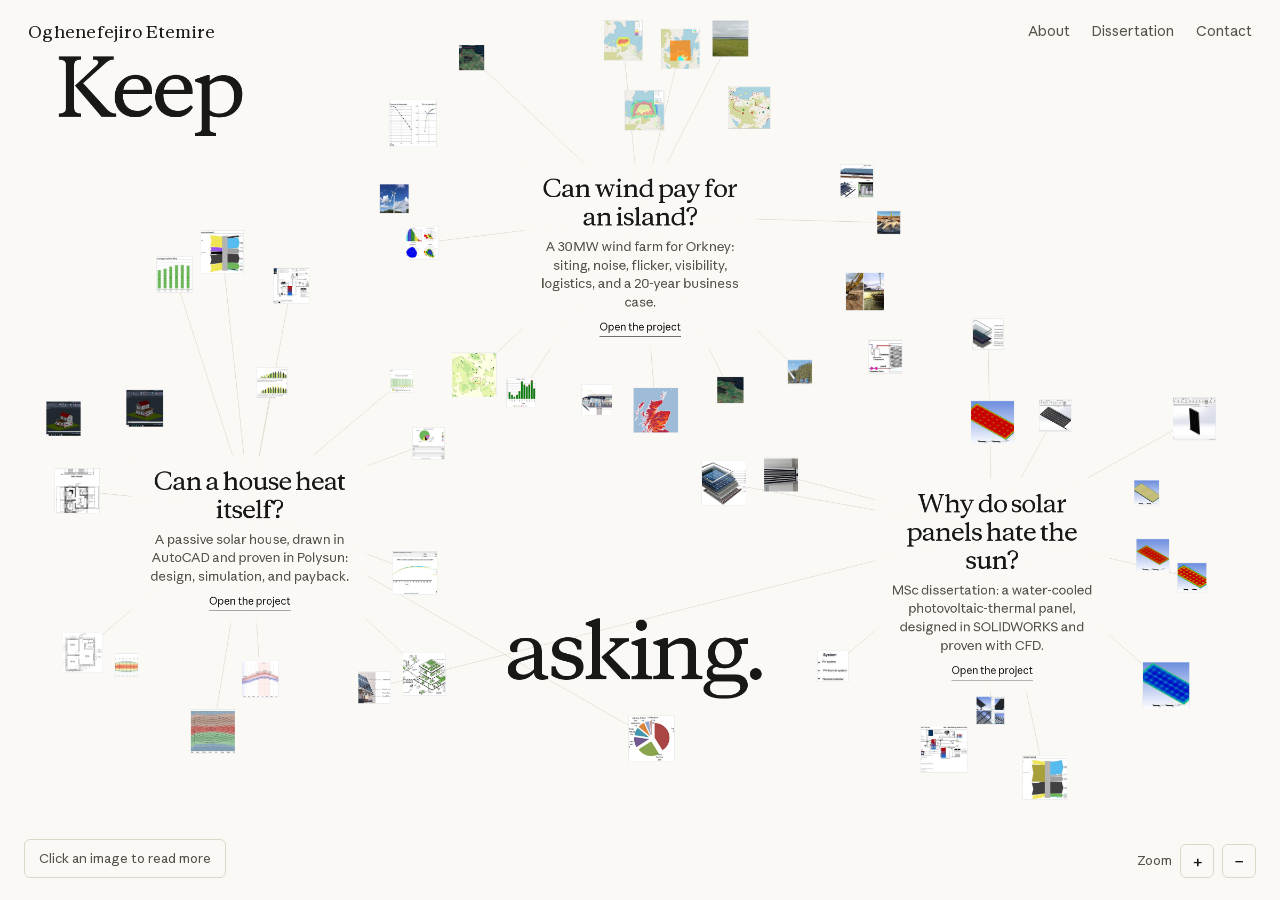
==== commit 5c964a26: "[Content] Apply Etems' project story and remove all em dashes First-person voice across case pages; " ====
--- a/index.html
+++ b/index.html
@@ -3,22 +3,22 @@
 <head>
 <meta charset="utf-8">
 <meta name="viewport" content="width=device-width, initial-scale=1">
-<title>Oghenefejiro Etemire — Renewable Energy Engineer</title>
+<title>Oghenefejiro Etemire · Renewable Energy Engineer</title>
 <meta name="description" content="Every energy project starts as a question. Three questions, three answers: a passive solar house, a 30 MW wind farm, and a photovoltaic-thermal system designed, simulated, and costed end to end.">
 <meta name="author" content="Oghenefejiro Jeshurun Editor Etemire">
 <meta name="theme-color" content="#faf9f5">
 <meta property="og:type" content="website">
-<meta property="og:site_name" content="Oghenefejiro Etemire — Keep asking.">
+<meta property="og:site_name" content="Oghenefejiro Etemire · Keep asking.">
 <meta property="og:url" content="https://engineer-portfolio-gold.vercel.app/">
-<meta property="og:title" content="Oghenefejiro Etemire — Renewable Energy Engineer">
-<meta property="og:description" content="Every energy project starts as a question. A passive solar house, a 30 MW wind farm, and a water-cooled PVT panel — designed, simulated, and costed end to end.">
+<meta property="og:title" content="Oghenefejiro Etemire · Renewable Energy Engineer">
+<meta property="og:description" content="Every energy project starts as a question. A passive solar house, a 30 MW wind farm, and a water-cooled PVT panel: designed, simulated, and costed end to end.">
 <meta property="og:image" content="https://engineer-portfolio-gold.vercel.app/assets/img/og.jpg">
 <meta property="og:image:width" content="1200">
 <meta property="og:image:height" content="630">
-<meta property="og:image:alt" content="Portrait of Oghenefejiro Etemire beside the words Keep asking — Renewable Energy Engineer">
+<meta property="og:image:alt" content="Portrait of Oghenefejiro Etemire beside the words Keep asking, Renewable Energy Engineer">
 <meta name="twitter:card" content="summary_large_image">
-<meta name="twitter:title" content="Oghenefejiro Etemire — Renewable Energy Engineer">
-<meta name="twitter:description" content="Every energy project starts as a question. Solar, wind, and PVT — from sketch to bankable numbers.">
+<meta name="twitter:title" content="Oghenefejiro Etemire · Renewable Energy Engineer">
+<meta name="twitter:description" content="Every energy project starts as a question. Solar, wind, and PVT: from sketch to bankable numbers.">
 <meta name="twitter:image" content="https://engineer-portfolio-gold.vercel.app/assets/img/og.jpg">
 <link rel="stylesheet" href="css/main.css">
 <link rel="icon" href="assets/img/favicon.svg" type="image/svg+xml">
@@ -45,13 +45,13 @@
 
     <div class="q-node" id="q-house" style="left:260px; top:810px;">
       <h2><a href="house.html">Can a house heat itself?</a></h2>
-      <p>A passive solar house, drawn in AutoCAD and proven in Polysun &mdash; design, simulation, and payback.</p>
+      <p>A passive solar house, drawn in AutoCAD and proven in Polysun: design, simulation, and payback.</p>
       <a class="go" href="house.html">Open the project</a>
     </div>
 
     <div class="q-node" id="q-wind" style="left:990px; top:300px;">
       <h2><a href="wind.html">Can wind pay for an island?</a></h2>
-      <p>A 30&thinsp;MW wind farm for Orkney &mdash; siting, noise, flicker, visibility, logistics, and a 20-year business case.</p>
+      <p>A 30&thinsp;MW wind farm for Orkney: siting, noise, flicker, visibility, logistics, and a 20-year business case.</p>
       <a class="go" href="wind.html">Open the project</a>
     </div>
 
@@ -85,7 +85,7 @@
 
   <a class="m-q" href="house.html">
     <h2>Can a house heat itself?</h2>
-    <p>Passive solar house &mdash; AutoCAD design, Polysun proof.</p>
+    <p>Passive solar house: AutoCAD design, Polysun proof.</p>
     <div class="strip">
       <img src="assets/img/house/thumbs/image13.jpg" alt="" loading="lazy">
       <img src="assets/img/house/thumbs/image10.jpg" alt="" loading="lazy">
@@ -96,7 +96,7 @@
 
   <a class="m-q" href="wind.html">
     <h2>Can wind pay for an island?</h2>
-    <p>30&thinsp;MW Orkney wind farm &mdash; WindPRO analysis to bankable case.</p>
+    <p>30&thinsp;MW Orkney wind farm: WindPRO analysis to bankable case.</p>
     <div class="strip">
       <img src="assets/img/wind/thumbs/image12.jpg" alt="" loading="lazy">
       <img src="assets/img/wind/thumbs/image22.jpg" alt="" loading="lazy">
@@ -107,7 +107,7 @@
 
   <a class="m-q" href="pvt.html">
     <h2>Why do solar panels hate the sun?</h2>
-    <p>MSc dissertation &mdash; a water-cooled PVT panel proven with CFD.</p>
+    <p>MSc dissertation: a water-cooled PVT panel proven with CFD.</p>
     <div class="strip">
       <img src="assets/img/pvt/thumbs/image30.jpg" alt="" loading="lazy">
       <img src="assets/img/pvt/thumbs/image37.jpg" alt="" loading="lazy">
--- a/css/main.css
+++ b/css/main.css
@@ -1,4 +1,4 @@
-/* ============ Etems — design system ============ */
+/* ============ Etems design system ============ */
 
 @font-face {
   font-family: "Etems Display";
